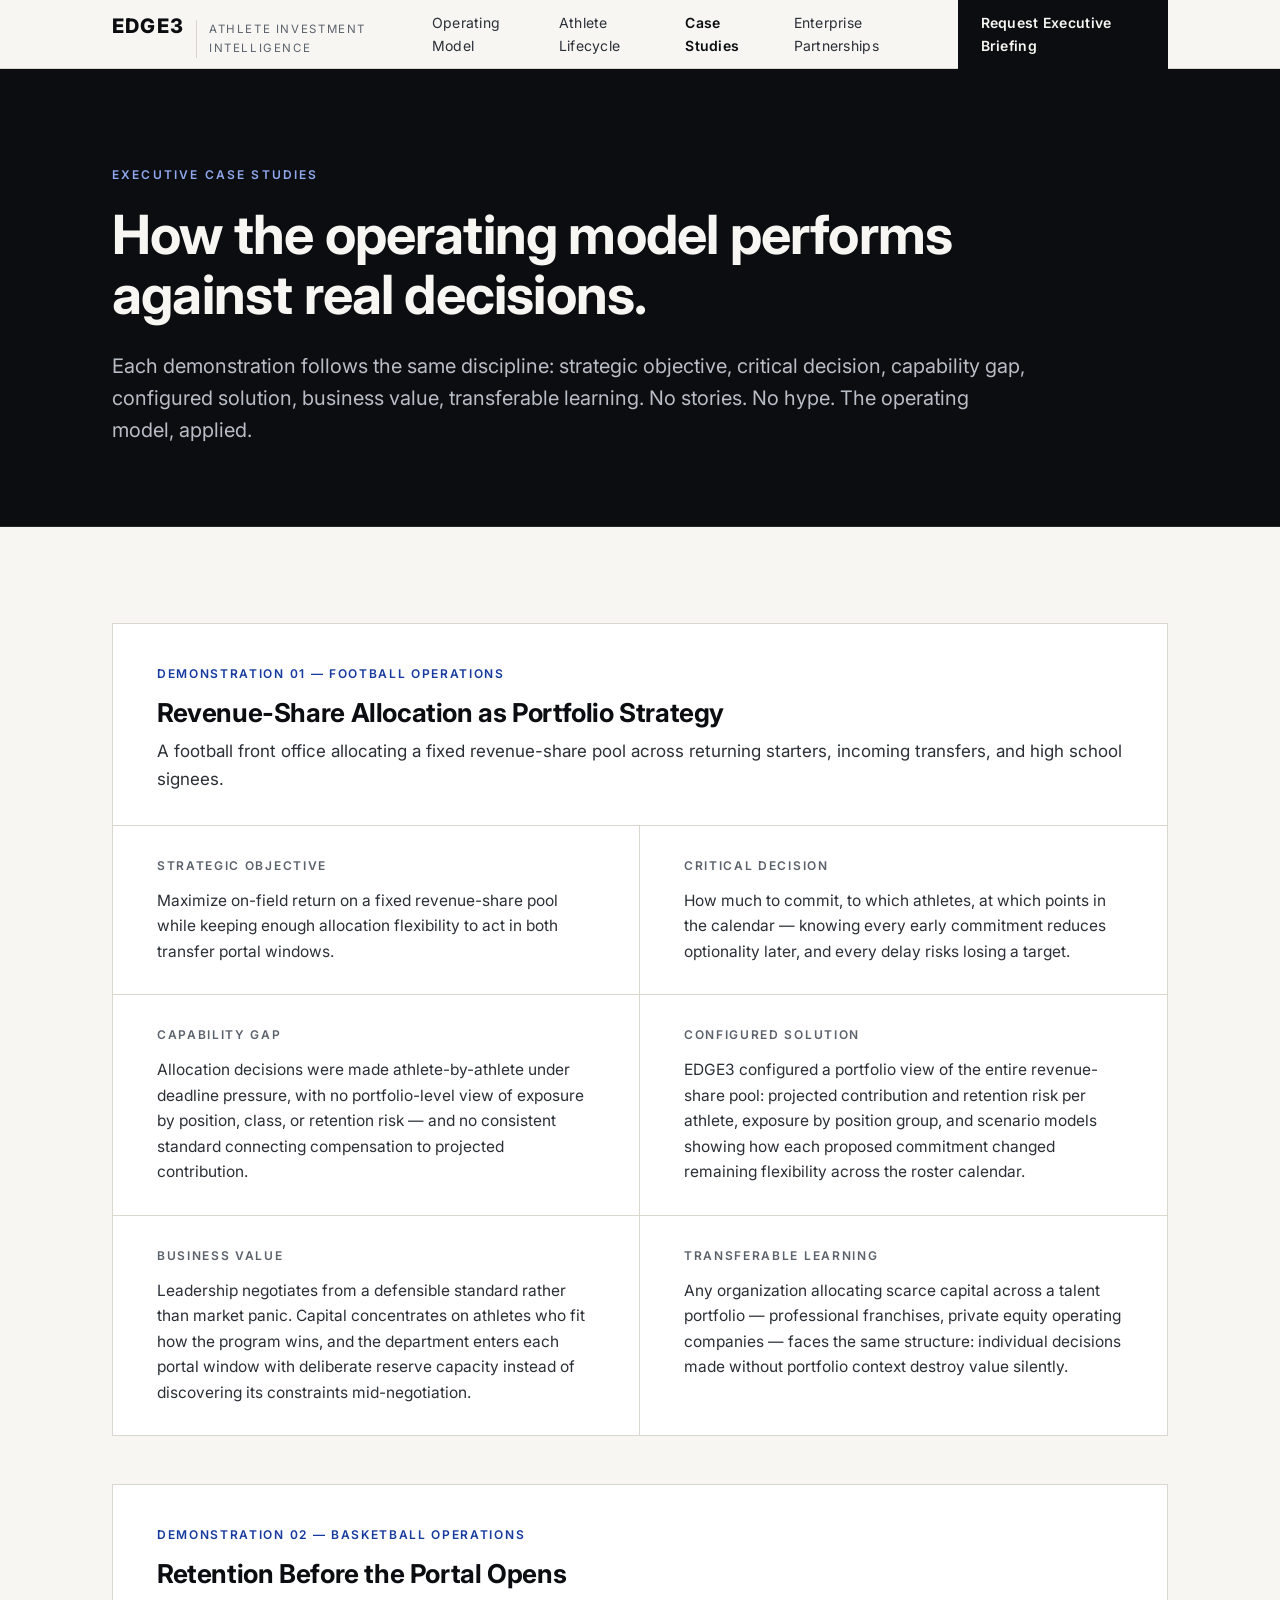
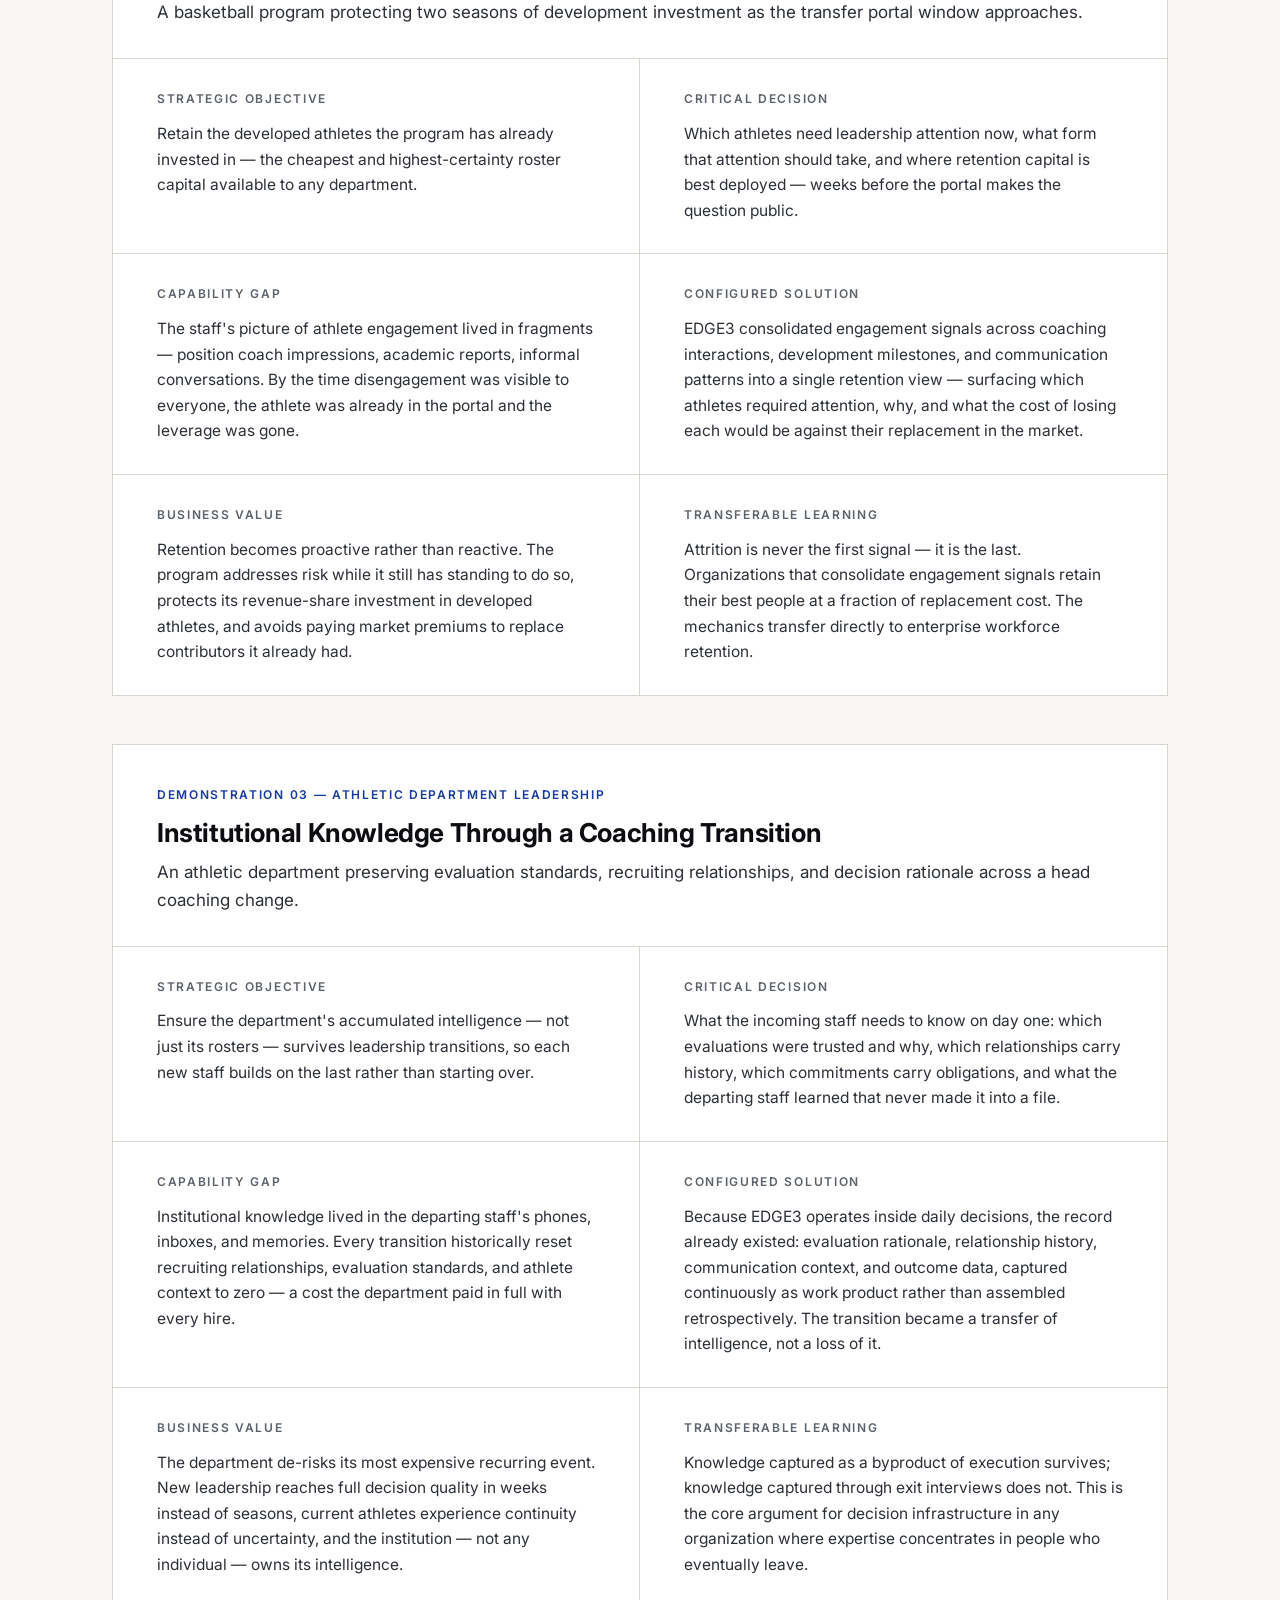
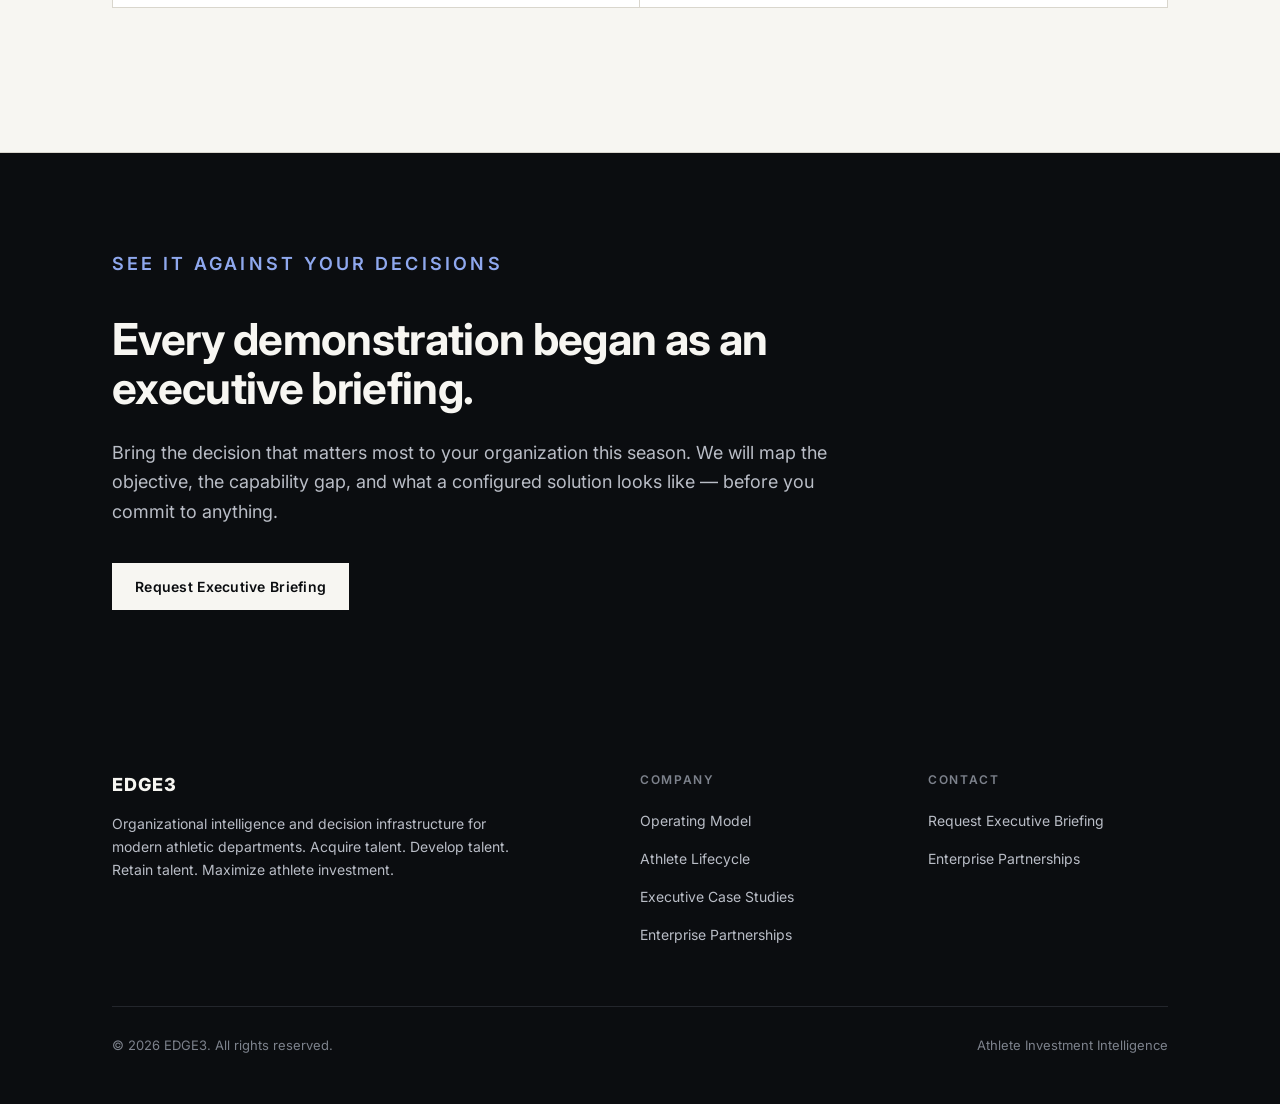
==== demonstrations.html @ 1168a8f1 "Rebuild site around organizational intelligence positioning Reposition EDGE3 from recruiting platfor" ====
<!DOCTYPE html>
<html lang="en">
<head>
<meta charset="UTF-8">
<meta name="viewport" content="width=device-width, initial-scale=1.0">
<title>Executive Case Studies — EDGE3</title>
<meta name="description" content="Demonstration case studies: how EDGE3 configures organizational intelligence around the critical decisions of modern athletic departments — revenue share, retention, and institutional knowledge.">
<link rel="preconnect" href="https://fonts.googleapis.com">
<link rel="preconnect" href="https://fonts.gstatic.com" crossorigin>
<link href="https://fonts.googleapis.com/css2?family=Inter:wght@400;500;600;700;800&display=swap" rel="stylesheet">
<link rel="stylesheet" href="styles.css">
</head>
<body>

<header>
  <div class="wrap nav">
    <a class="brand" href="index.html">
      <span class="mark">EDGE3</span>
      <span class="descriptor">Athlete Investment Intelligence</span>
    </a>
    <nav class="nav-links">
      <a href="index.html#operating-model">Operating Model</a>
      <a href="index.html#lifecycle">Athlete Lifecycle</a>
      <a class="active" href="demonstrations.html">Case Studies</a>
      <a href="enterprise.html">Enterprise Partnerships</a>
      <a class="btn" href="index.html#briefing">Request Executive Briefing</a>
    </nav>
  </div>
</header>

<section class="page-hero on-dark">
  <div class="wrap">
    <p class="kicker">Executive Case Studies</p>
    <h1>How the operating model performs against real decisions.</h1>
    <p class="lede">Each demonstration follows the same discipline: strategic objective, critical decision, capability gap, configured solution, business value, transferable learning. No stories. No hype. The operating model, applied.</p>
  </div>
</section>

<section>
  <div class="wrap">

    <!-- Case 1 -->
    <div class="case">
      <div class="case-head">
        <span class="tag">Demonstration 01 — Football Operations</span>
        <h3>Revenue-Share Allocation as Portfolio Strategy</h3>
        <p>A football front office allocating a fixed revenue-share pool across returning starters, incoming transfers, and high school signees.</p>
      </div>
      <div class="case-body">
        <div class="part">
          <h4>Strategic Objective</h4>
          <p>Maximize on-field return on a fixed revenue-share pool while keeping enough allocation flexibility to act in both transfer portal windows.</p>
        </div>
        <div class="part">
          <h4>Critical Decision</h4>
          <p>How much to commit, to which athletes, at which points in the calendar — knowing every early commitment reduces optionality later, and every delay risks losing a target.</p>
        </div>
        <div class="part">
          <h4>Capability Gap</h4>
          <p>Allocation decisions were made athlete-by-athlete under deadline pressure, with no portfolio-level view of exposure by position, class, or retention risk — and no consistent standard connecting compensation to projected contribution.</p>
        </div>
        <div class="part">
          <h4>Configured Solution</h4>
          <p>EDGE3 configured a portfolio view of the entire revenue-share pool: projected contribution and retention risk per athlete, exposure by position group, and scenario models showing how each proposed commitment changed remaining flexibility across the roster calendar.</p>
        </div>
        <div class="part">
          <h4>Business Value</h4>
          <p>Leadership negotiates from a defensible standard rather than market panic. Capital concentrates on athletes who fit how the program wins, and the department enters each portal window with deliberate reserve capacity instead of discovering its constraints mid-negotiation.</p>
        </div>
        <div class="part">
          <h4>Transferable Learning</h4>
          <p>Any organization allocating scarce capital across a talent portfolio — professional franchises, private equity operating companies — faces the same structure: individual decisions made without portfolio context destroy value silently.</p>
        </div>
      </div>
    </div>

    <!-- Case 2 -->
    <div class="case">
      <div class="case-head">
        <span class="tag">Demonstration 02 — Basketball Operations</span>
        <h3>Retention Before the Portal Opens</h3>
        <p>A basketball program protecting two seasons of development investment as the transfer portal window approaches.</p>
      </div>
      <div class="case-body">
        <div class="part">
          <h4>Strategic Objective</h4>
          <p>Retain the developed athletes the program has already invested in — the cheapest and highest-certainty roster capital available to any department.</p>
        </div>
        <div class="part">
          <h4>Critical Decision</h4>
          <p>Which athletes need leadership attention now, what form that attention should take, and where retention capital is best deployed — weeks before the portal makes the question public.</p>
        </div>
        <div class="part">
          <h4>Capability Gap</h4>
          <p>The staff's picture of athlete engagement lived in fragments — position coach impressions, academic reports, informal conversations. By the time disengagement was visible to everyone, the athlete was already in the portal and the leverage was gone.</p>
        </div>
        <div class="part">
          <h4>Configured Solution</h4>
          <p>EDGE3 consolidated engagement signals across coaching interactions, development milestones, and communication patterns into a single retention view — surfacing which athletes required attention, why, and what the cost of losing each would be against their replacement in the market.</p>
        </div>
        <div class="part">
          <h4>Business Value</h4>
          <p>Retention becomes proactive rather than reactive. The program addresses risk while it still has standing to do so, protects its revenue-share investment in developed athletes, and avoids paying market premiums to replace contributors it already had.</p>
        </div>
        <div class="part">
          <h4>Transferable Learning</h4>
          <p>Attrition is never the first signal — it is the last. Organizations that consolidate engagement signals retain their best people at a fraction of replacement cost. The mechanics transfer directly to enterprise workforce retention.</p>
        </div>
      </div>
    </div>

    <!-- Case 3 -->
    <div class="case">
      <div class="case-head">
        <span class="tag">Demonstration 03 — Athletic Department Leadership</span>
        <h3>Institutional Knowledge Through a Coaching Transition</h3>
        <p>An athletic department preserving evaluation standards, recruiting relationships, and decision rationale across a head coaching change.</p>
      </div>
      <div class="case-body">
        <div class="part">
          <h4>Strategic Objective</h4>
          <p>Ensure the department's accumulated intelligence — not just its rosters — survives leadership transitions, so each new staff builds on the last rather than starting over.</p>
        </div>
        <div class="part">
          <h4>Critical Decision</h4>
          <p>What the incoming staff needs to know on day one: which evaluations were trusted and why, which relationships carry history, which commitments carry obligations, and what the departing staff learned that never made it into a file.</p>
        </div>
        <div class="part">
          <h4>Capability Gap</h4>
          <p>Institutional knowledge lived in the departing staff's phones, inboxes, and memories. Every transition historically reset recruiting relationships, evaluation standards, and athlete context to zero — a cost the department paid in full with every hire.</p>
        </div>
        <div class="part">
          <h4>Configured Solution</h4>
          <p>Because EDGE3 operates inside daily decisions, the record already existed: evaluation rationale, relationship history, communication context, and outcome data, captured continuously as work product rather than assembled retrospectively. The transition became a transfer of intelligence, not a loss of it.</p>
        </div>
        <div class="part">
          <h4>Business Value</h4>
          <p>The department de-risks its most expensive recurring event. New leadership reaches full decision quality in weeks instead of seasons, current athletes experience continuity instead of uncertainty, and the institution — not any individual — owns its intelligence.</p>
        </div>
        <div class="part">
          <h4>Transferable Learning</h4>
          <p>Knowledge captured as a byproduct of execution survives; knowledge captured through exit interviews does not. This is the core argument for decision infrastructure in any organization where expertise concentrates in people who eventually leave.</p>
        </div>
      </div>
    </div>

  </div>
</section>

<section class="on-dark cta-band">
  <div class="wrap">
    <p class="kicker">See It Against Your Decisions</p>
    <h2>Every demonstration began as an executive briefing.</h2>
    <p>Bring the decision that matters most to your organization this season. We will map the objective, the capability gap, and what a configured solution looks like — before you commit to anything.</p>
    <a class="btn btn-light" href="mailto:briefings@edge3.net?subject=Executive%20Briefing%20Request">Request Executive Briefing</a>
  </div>
</section>

<footer>
  <div class="wrap">
    <div class="foot-grid">
      <div>
        <span class="mark">EDGE3</span>
        <p>Organizational intelligence and decision infrastructure for modern athletic departments. Acquire talent. Develop talent. Retain talent. Maximize athlete investment.</p>
      </div>
      <div>
        <h4>Company</h4>
        <ul>
          <li><a href="index.html#operating-model">Operating Model</a></li>
          <li><a href="index.html#lifecycle">Athlete Lifecycle</a></li>
          <li><a href="demonstrations.html">Executive Case Studies</a></li>
          <li><a href="enterprise.html">Enterprise Partnerships</a></li>
        </ul>
      </div>
      <div>
        <h4>Contact</h4>
        <ul>
          <li><a href="mailto:briefings@edge3.net">Request Executive Briefing</a></li>
          <li><a href="mailto:partners@edge3.net">Enterprise Partnerships</a></li>
        </ul>
      </div>
    </div>
    <div class="foot-legal">
      <span>&copy; 2026 EDGE3. All rights reserved.</span>
      <span>Athlete Investment Intelligence</span>
    </div>
  </div>
</footer>

</body>
</html>
---- styles.css ----
/* EDGE3 — Athlete Investment Intelligence
   Executive design system: monochrome ink on paper, one restrained accent. */

:root {
  --ink: #0b0d10;
  --ink-soft: #2b2f36;
  --ink-mute: #5c626c;
  --paper: #f7f6f2;
  --paper-raised: #ffffff;
  --line: #d9d6cd;
  --line-dark: #23262c;
  --accent: #1f4fd8;
  --accent-ink: #163a9e;
  --max: 1120px;
}

* { margin: 0; padding: 0; box-sizing: border-box; }

html { scroll-behavior: smooth; }

body {
  font-family: "Inter", -apple-system, BlinkMacSystemFont, "Segoe UI", Helvetica, Arial, sans-serif;
  background: var(--paper);
  color: var(--ink);
  font-size: 17px;
  line-height: 1.65;
  -webkit-font-smoothing: antialiased;
}

.wrap { max-width: var(--max); margin: 0 auto; padding: 0 32px; }

/* ---------- Header ---------- */

header {
  position: sticky; top: 0; z-index: 50;
  background: rgba(247, 246, 242, 0.92);
  backdrop-filter: blur(8px);
  border-bottom: 1px solid var(--line);
}

.nav {
  display: flex; align-items: center; justify-content: space-between;
  height: 68px;
}

.brand { display: flex; align-items: baseline; gap: 12px; text-decoration: none; color: var(--ink); }
.brand .mark { font-weight: 800; font-size: 20px; letter-spacing: 0.06em; }
.brand .descriptor {
  font-size: 11.5px; letter-spacing: 0.14em; text-transform: uppercase;
  color: var(--ink-mute); border-left: 1px solid var(--line); padding-left: 12px;
}

.nav-links { display: flex; align-items: center; gap: 28px; }
.nav-links a {
  text-decoration: none; color: var(--ink-soft);
  font-size: 14px; letter-spacing: 0.02em;
}
.nav-links a:hover { color: var(--ink); }
.nav-links a.active { color: var(--ink); font-weight: 600; }
.nav-links a.btn { color: var(--paper); }
.nav-links a.btn:hover { color: var(--ink); }

.btn {
  display: inline-block; text-decoration: none;
  background: var(--ink); color: var(--paper);
  font-size: 14px; font-weight: 600; letter-spacing: 0.02em;
  padding: 11px 22px; border: 1px solid var(--ink);
  transition: background 0.15s ease, color 0.15s ease;
}
.btn:hover { background: transparent; color: var(--ink); }

.btn-light {
  background: var(--paper); color: var(--ink); border-color: var(--paper);
}
.btn-light:hover { background: transparent; color: var(--paper); }

.btn-ghost {
  background: transparent; color: var(--ink); border: 1px solid var(--ink);
}
.btn-ghost:hover { background: var(--ink); color: var(--paper); }

/* ---------- Type ---------- */

h1, h2, h3 { font-weight: 700; letter-spacing: -0.015em; line-height: 1.12; }

.kicker {
  font-size: 12px; font-weight: 600; letter-spacing: 0.18em; text-transform: uppercase;
  color: var(--accent-ink); margin-bottom: 20px;
}
.on-dark .kicker { color: #8fa8ee; }

.section-num {
  font-variant-numeric: tabular-nums;
  color: var(--ink-mute); font-weight: 400;
}

.lede { font-size: 20px; line-height: 1.6; color: var(--ink-soft); max-width: 46em; }
.on-dark .lede { color: #b9bdc6; }

/* ---------- Sections ---------- */

section { padding: 96px 0; border-bottom: 1px solid var(--line); }
section:last-of-type { border-bottom: none; }

.on-dark {
  background: var(--ink); color: var(--paper);
  border-bottom: 1px solid var(--line-dark);
}

.section-head { max-width: 780px; margin-bottom: 56px; }
.section-head h2 { font-size: clamp(28px, 3.6vw, 40px); margin-bottom: 20px; }
.section-head p { color: var(--ink-soft); font-size: 18px; }
.on-dark .section-head p { color: #b9bdc6; }

/* ---------- Hero ---------- */

.hero { padding: 120px 0 104px; border-bottom: 1px solid var(--line-dark); }
.hero h1 {
  font-size: clamp(38px, 5.4vw, 64px);
  max-width: 15em; margin-bottom: 28px;
}
.hero .lede { font-size: 21px; max-width: 40em; margin-bottom: 40px; }
.hero-ctas { display: flex; gap: 16px; flex-wrap: wrap; align-items: center; }
.hero-note { margin-top: 56px; padding-top: 28px; border-top: 1px solid var(--line-dark); }
.hero-note p {
  font-size: 13px; letter-spacing: 0.1em; text-transform: uppercase; color: #7d828c;
}

/* ---------- Thesis ---------- */

.thesis blockquote {
  font-size: clamp(24px, 3vw, 34px); font-weight: 600; line-height: 1.35;
  letter-spacing: -0.01em; max-width: 26em;
}
.thesis blockquote em { font-style: normal; color: var(--accent-ink); }
.thesis .support { margin-top: 32px; max-width: 44em; color: var(--ink-soft); }

/* ---------- Grids & cards ---------- */

.grid { display: grid; gap: 1px; background: var(--line); border: 1px solid var(--line); }
.grid-2 { grid-template-columns: repeat(2, 1fr); }
.grid-3 { grid-template-columns: repeat(3, 1fr); }

.cell { background: var(--paper); padding: 36px 32px; }
.cell h3 { font-size: 18px; margin-bottom: 12px; }
.cell p { font-size: 15.5px; color: var(--ink-soft); }
.cell .q {
  display: block; font-size: 12px; font-weight: 600; letter-spacing: 0.14em;
  text-transform: uppercase; color: var(--ink-mute); margin-bottom: 14px;
}

.on-dark .grid { background: var(--line-dark); border-color: var(--line-dark); }
.on-dark .cell { background: var(--ink); }
.on-dark .cell p { color: #b9bdc6; }
.on-dark .cell .q { color: #7d828c; }

/* ---------- Flow (operating model / lifecycle) ---------- */

.flow { display: flex; flex-direction: column; border: 1px solid var(--line-dark); }
.flow-step {
  display: grid; grid-template-columns: 72px 280px 1fr; gap: 24px;
  padding: 26px 32px; border-bottom: 1px solid var(--line-dark);
  align-items: baseline;
}
.flow-step:last-child { border-bottom: none; }
.flow-step .idx { font-variant-numeric: tabular-nums; color: #7d828c; font-size: 14px; }
.flow-step .name { font-weight: 700; font-size: 18px; letter-spacing: -0.01em; }
.flow-step .desc { color: #b9bdc6; font-size: 15.5px; }

.lifecycle {
  display: grid; grid-template-columns: repeat(4, 1fr); gap: 1px;
  background: var(--line); border: 1px solid var(--line);
}
.lifecycle .stage { background: var(--paper); padding: 28px 24px; }
.lifecycle .stage .idx { font-size: 12px; color: var(--ink-mute); display: block; margin-bottom: 10px; font-variant-numeric: tabular-nums; }
.lifecycle .stage .name { font-weight: 700; font-size: 17px; display: block; margin-bottom: 8px; }
.lifecycle .stage p { font-size: 14px; color: var(--ink-soft); }

/* ---------- Value table ---------- */

.value-table { width: 100%; border-collapse: collapse; border: 1px solid var(--line); }
.value-table th {
  text-align: left; font-size: 12px; font-weight: 600; letter-spacing: 0.14em;
  text-transform: uppercase; color: var(--ink-mute);
  padding: 16px 28px; border-bottom: 1px solid var(--line); background: var(--paper-raised);
}
.value-table td {
  padding: 22px 28px; border-bottom: 1px solid var(--line);
  vertical-align: top; font-size: 16px;
}
.value-table tr:last-child td { border-bottom: none; }
.value-table td:first-child { font-weight: 700; width: 34%; }
.value-table td:last-child { color: var(--ink-soft); }

/* ---------- Chief of Staff list ---------- */

.cos-layout { display: grid; grid-template-columns: 1fr 1fr; gap: 72px; align-items: start; }
.cos-list { list-style: none; border-top: 1px solid var(--line-dark); }
.cos-list li {
  display: grid; grid-template-columns: 40px 1fr; gap: 16px;
  padding: 20px 0; border-bottom: 1px solid var(--line-dark);
  align-items: baseline;
}
.cos-list .idx { color: #7d828c; font-size: 14px; font-variant-numeric: tabular-nums; }
.cos-list .body strong { display: block; font-size: 17px; margin-bottom: 4px; }
.cos-list .body span { color: #b9bdc6; font-size: 15px; }

/* ---------- Case studies ---------- */

.case { border: 1px solid var(--line); background: var(--paper-raised); margin-bottom: 48px; }
.case-head { padding: 40px 44px 32px; border-bottom: 1px solid var(--line); }
.case-head .tag {
  font-size: 12px; font-weight: 600; letter-spacing: 0.14em; text-transform: uppercase;
  color: var(--accent-ink); display: block; margin-bottom: 14px;
}
.case-head h3 { font-size: 26px; margin-bottom: 10px; }
.case-head p { color: var(--ink-soft); }
.case-body { display: grid; grid-template-columns: 1fr 1fr; }
.case-body .part { padding: 30px 44px; border-bottom: 1px solid var(--line); }
.case-body .part:nth-child(odd) { border-right: 1px solid var(--line); }
.case-body .part:nth-last-child(-n+2) { border-bottom: none; }
.case-body .part h4 {
  font-size: 12px; font-weight: 600; letter-spacing: 0.14em; text-transform: uppercase;
  color: var(--ink-mute); margin-bottom: 12px;
}
.case-body .part p { font-size: 15.5px; color: var(--ink-soft); }

/* ---------- Partner strip ---------- */

.partner-strip {
  display: flex; flex-wrap: wrap; gap: 12px 40px; align-items: center;
  padding: 28px 0; border-top: 1px solid var(--line); border-bottom: 1px solid var(--line);
}
.partner-strip span {
  font-size: 15px; font-weight: 600; letter-spacing: 0.12em; text-transform: uppercase;
  color: var(--ink-mute);
}
.partner-strip .label {
  font-size: 11.5px; letter-spacing: 0.16em; color: var(--accent-ink); font-weight: 600;
}

/* ---------- CTA band ---------- */

.cta-band { text-align: left; }
.cta-band h2 { font-size: clamp(30px, 4vw, 44px); max-width: 18em; margin-bottom: 24px; }
.cta-band p { max-width: 42em; margin-bottom: 36px; color: #b9bdc6; font-size: 18px; }

/* ---------- Footer ---------- */

footer { background: var(--ink); color: #b9bdc6; padding: 64px 0 48px; }
.foot-grid { display: grid; grid-template-columns: 2fr 1fr 1fr; gap: 48px; margin-bottom: 48px; }
.foot-grid .mark { color: var(--paper); font-weight: 800; letter-spacing: 0.06em; font-size: 18px; display: block; margin-bottom: 12px; }
.foot-grid p { font-size: 14px; max-width: 30em; }
.foot-grid h4 {
  font-size: 12px; letter-spacing: 0.14em; text-transform: uppercase;
  color: #7d828c; margin-bottom: 16px; font-weight: 600;
}
.foot-grid ul { list-style: none; }
.foot-grid li { margin-bottom: 10px; }
.foot-grid a { color: #b9bdc6; text-decoration: none; font-size: 14px; }
.foot-grid a:hover { color: var(--paper); }
.foot-legal {
  border-top: 1px solid var(--line-dark); padding-top: 28px;
  font-size: 13px; color: #7d828c;
  display: flex; justify-content: space-between; flex-wrap: wrap; gap: 12px;
}

/* ---------- Page hero (interior pages) ---------- */

.page-hero { padding: 96px 0 80px; }
.page-hero h1 { font-size: clamp(34px, 4.6vw, 54px); max-width: 16em; margin-bottom: 24px; }
.page-hero .lede { margin-bottom: 0; }

/* ---------- Prose ---------- */

.prose { max-width: 760px; }
.prose h3 { font-size: 24px; margin: 48px 0 16px; }
.prose p { margin-bottom: 20px; color: var(--ink-soft); }
.prose ul { margin: 0 0 20px 22px; color: var(--ink-soft); }
.prose li { margin-bottom: 8px; }

/* ---------- Responsive ---------- */

@media (max-width: 900px) {
  .grid-3 { grid-template-columns: 1fr; }
  .grid-2 { grid-template-columns: 1fr; }
  .lifecycle { grid-template-columns: repeat(2, 1fr); }
  .cos-layout { grid-template-columns: 1fr; gap: 48px; }
  .case-body { grid-template-columns: 1fr; }
  .case-body .part:nth-child(odd) { border-right: none; }
  .case-body .part:nth-last-child(-n+2) { border-bottom: 1px solid var(--line); }
  .case-body .part:last-child { border-bottom: none; }
  .flow-step { grid-template-columns: 48px 1fr; }
  .flow-step .desc { grid-column: 2; }
  .foot-grid { grid-template-columns: 1fr; gap: 32px; }
  .nav-links a:not(.btn) { display: none; }
  section { padding: 72px 0; }
  .hero { padding: 88px 0 72px; }
}

@media (max-width: 560px) {
  .lifecycle { grid-template-columns: 1fr; }
  body { font-size: 16px; }
  .wrap { padding: 0 22px; }
  .case-head, .case-body .part { padding-left: 26px; padding-right: 26px; }
  .brand .descriptor { display: none; }
}
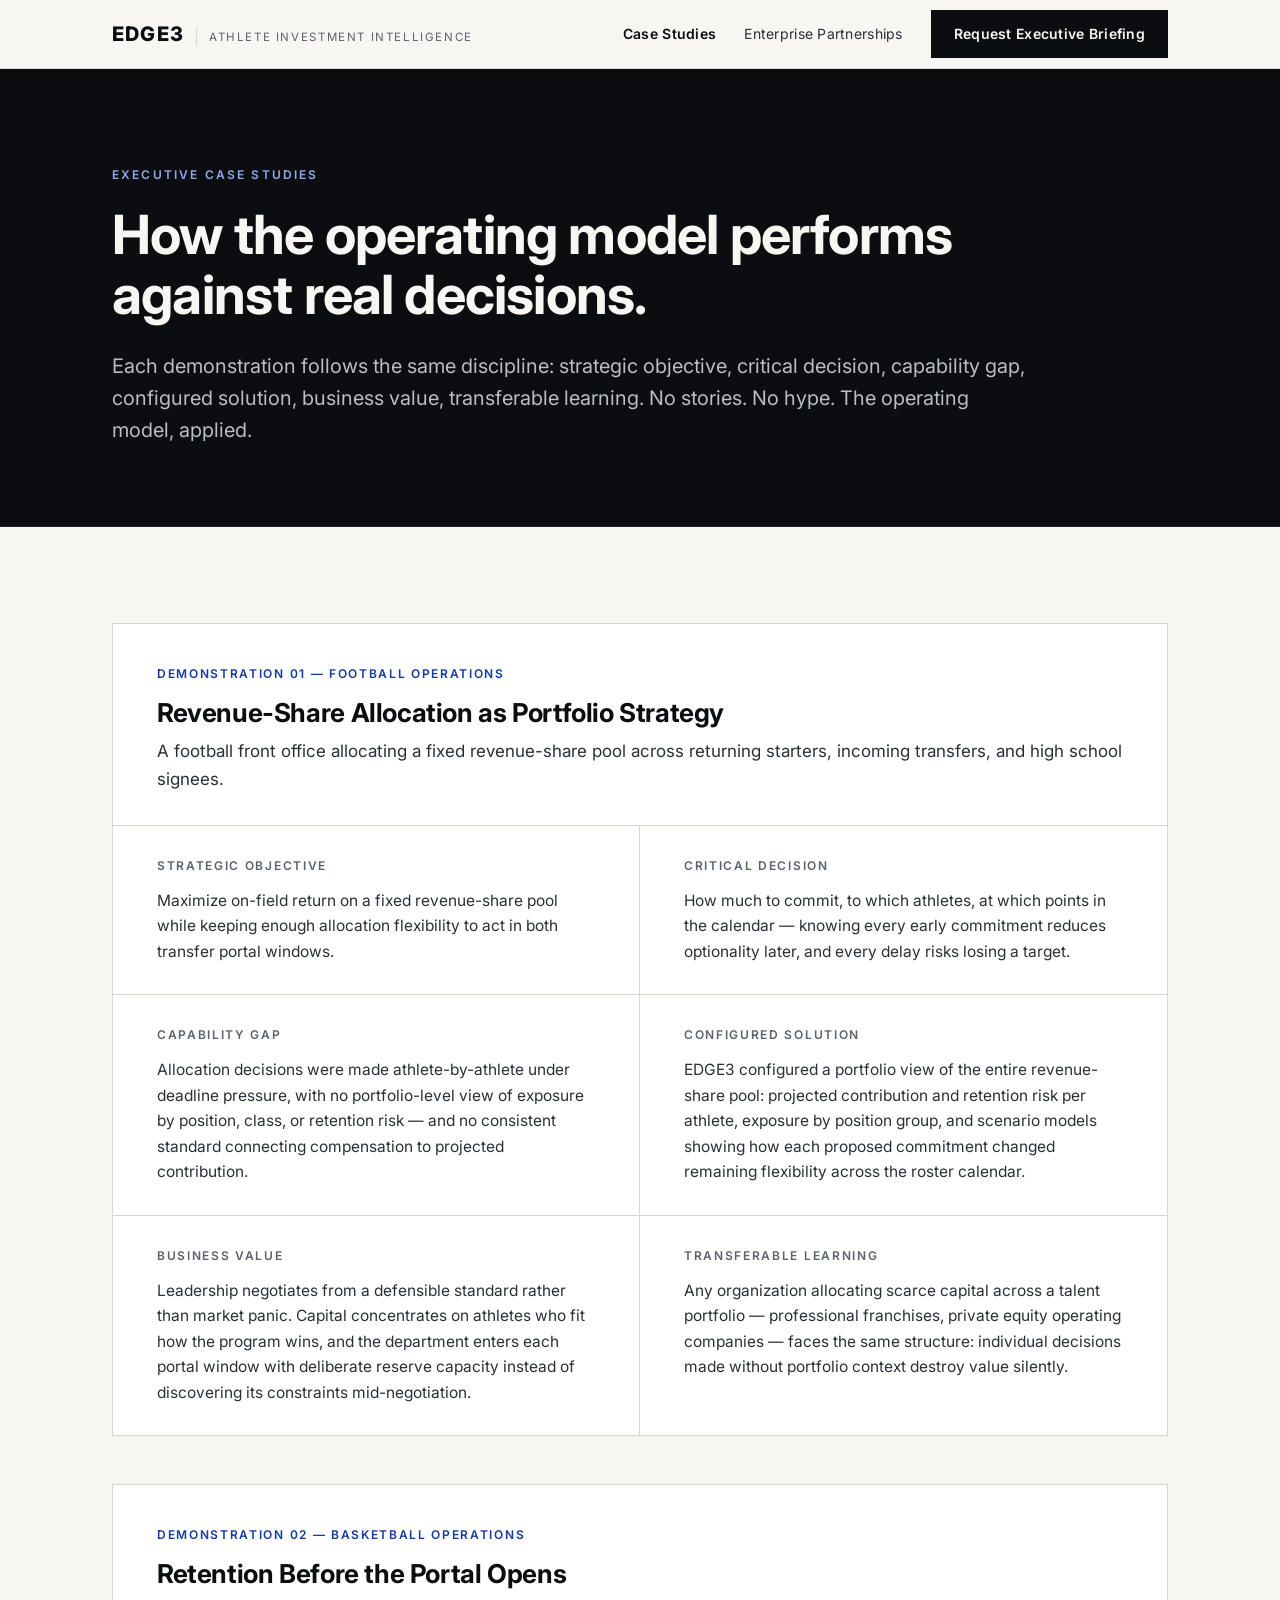
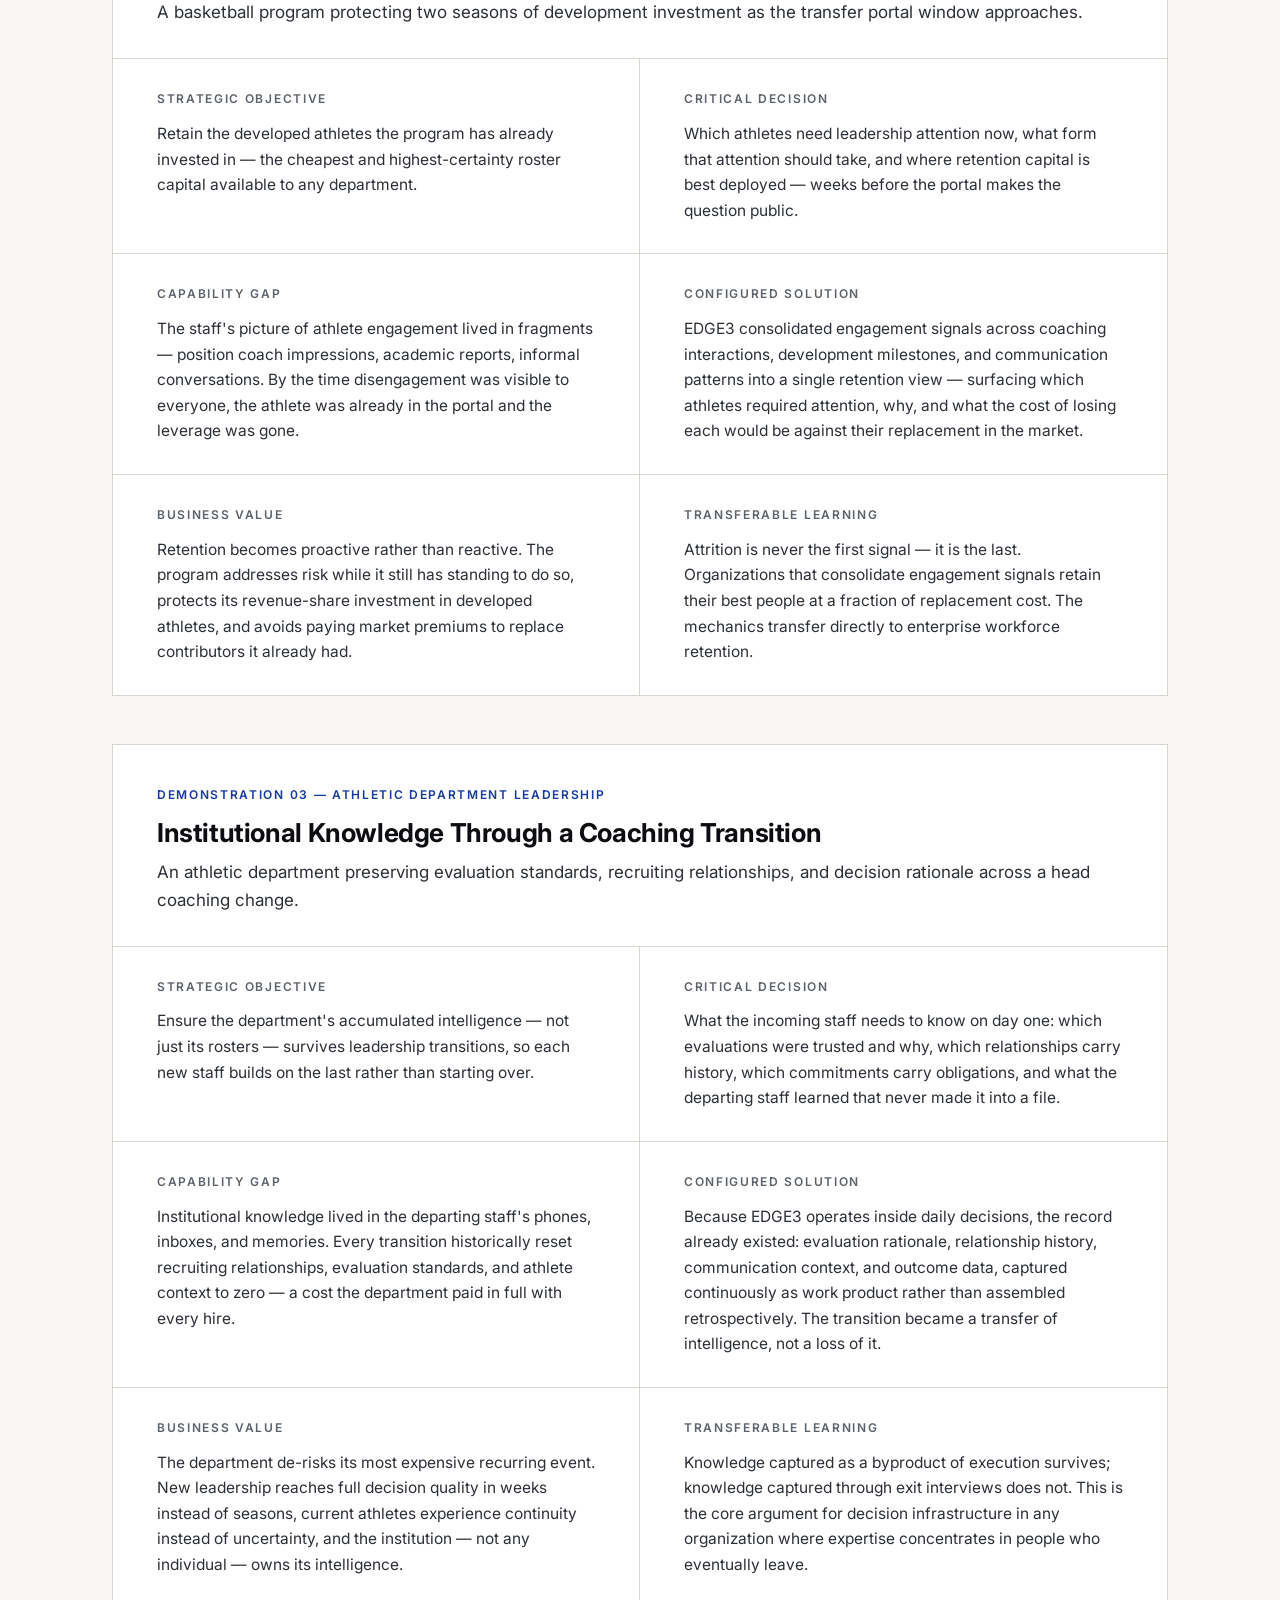
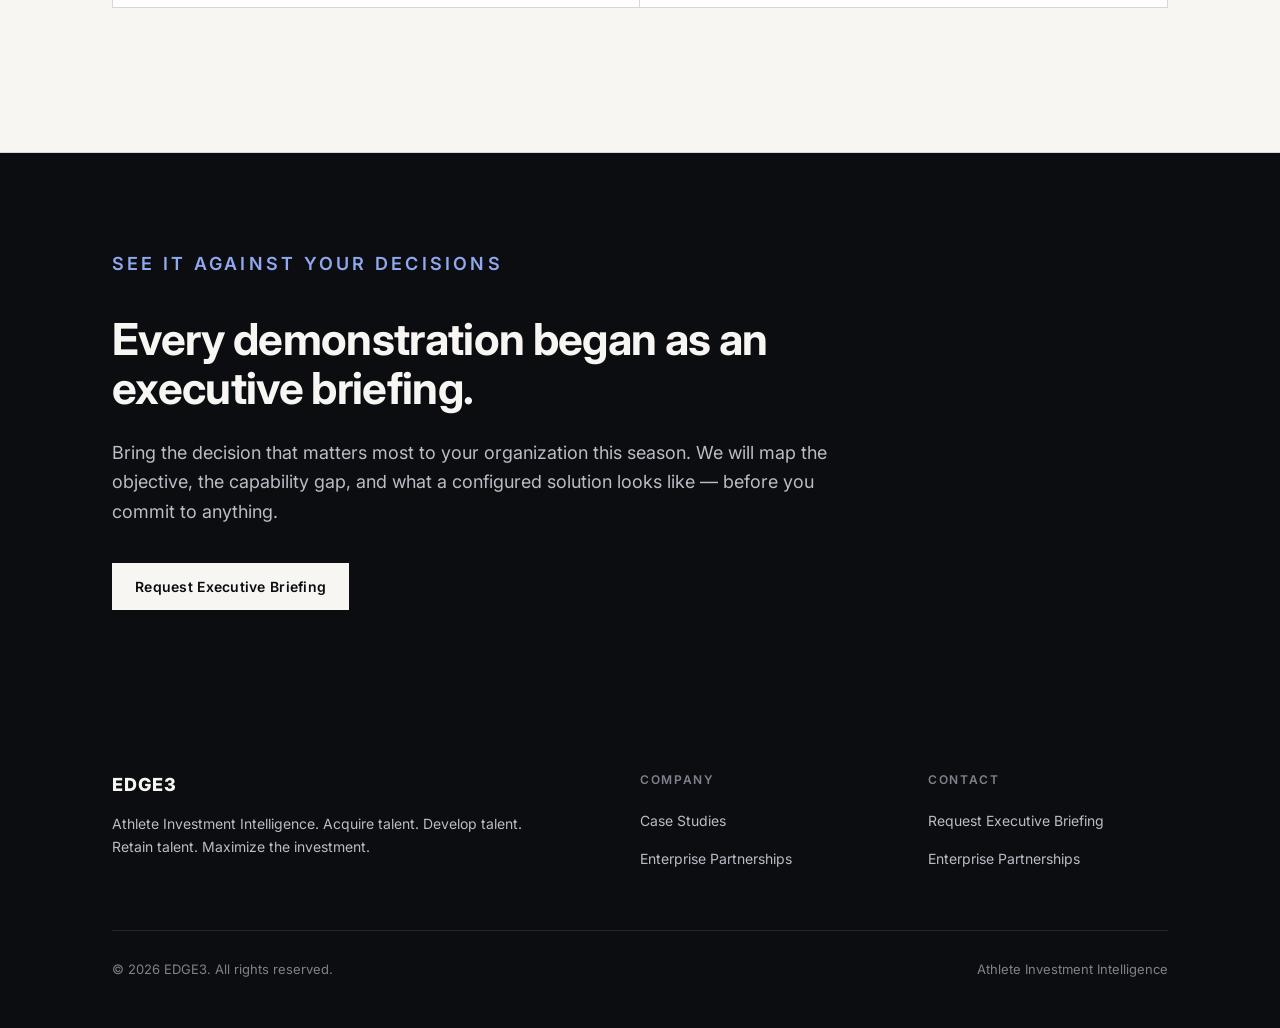
==== commit 9167d1c3: "Cut homepage to category-first messaging, remove infrastructure framing - Hero now claims the catego" ====
--- a/demonstrations.html
+++ b/demonstrations.html
@@ -19,8 +19,6 @@
       <span class="descriptor">Athlete Investment Intelligence</span>
     </a>
     <nav class="nav-links">
-      <a href="index.html#operating-model">Operating Model</a>
-      <a href="index.html#lifecycle">Athlete Lifecycle</a>
       <a class="active" href="demonstrations.html">Case Studies</a>
       <a href="enterprise.html">Enterprise Partnerships</a>
       <a class="btn" href="index.html#briefing">Request Executive Briefing</a>
@@ -161,14 +159,12 @@
     <div class="foot-grid">
       <div>
         <span class="mark">EDGE3</span>
-        <p>Organizational intelligence and decision infrastructure for modern athletic departments. Acquire talent. Develop talent. Retain talent. Maximize athlete investment.</p>
+        <p>Athlete Investment Intelligence. Acquire talent. Develop talent. Retain talent. Maximize the investment.</p>
       </div>
       <div>
         <h4>Company</h4>
         <ul>
-          <li><a href="index.html#operating-model">Operating Model</a></li>
-          <li><a href="index.html#lifecycle">Athlete Lifecycle</a></li>
-          <li><a href="demonstrations.html">Executive Case Studies</a></li>
+          <li><a href="demonstrations.html">Case Studies</a></li>
           <li><a href="enterprise.html">Enterprise Partnerships</a></li>
         </ul>
       </div>
--- a/styles.css
+++ b/styles.css
@@ -175,6 +175,35 @@
 .lifecycle .stage .idx { font-size: 12px; color: var(--ink-mute); display: block; margin-bottom: 10px; font-variant-numeric: tabular-nums; }
 .lifecycle .stage .name { font-weight: 700; font-size: 17px; display: block; margin-bottom: 8px; }
 .lifecycle .stage p { font-size: 14px; color: var(--ink-soft); }
+
+/* ---------- Differentiators ---------- */
+
+.diff-list { border-top: 1px solid var(--line); }
+.diff {
+  display: grid; grid-template-columns: 1fr 1fr; gap: 40px;
+  padding: 36px 0; border-bottom: 1px solid var(--line);
+  align-items: baseline;
+}
+.diff h3 { font-size: clamp(24px, 3vw, 34px); letter-spacing: -0.015em; }
+.diff p { color: var(--ink-soft); font-size: 17px; }
+
+/* ---------- Lifecycle chain ---------- */
+
+.chain { display: flex; flex-wrap: wrap; border: 1px solid var(--line); }
+.chain span {
+  flex: 1 1 auto; text-align: center;
+  padding: 22px 18px; border-right: 1px solid var(--line);
+  font-weight: 700; font-size: 16px; letter-spacing: -0.01em;
+  background: var(--paper-raised); white-space: nowrap;
+}
+.chain span:last-child { border-right: none; }
+
+/* ---------- Enterprise line ---------- */
+
+.enterprise-line {
+  display: flex; justify-content: space-between; align-items: center;
+  gap: 32px; flex-wrap: wrap;
+}
 
 /* ---------- Value table ---------- */
 
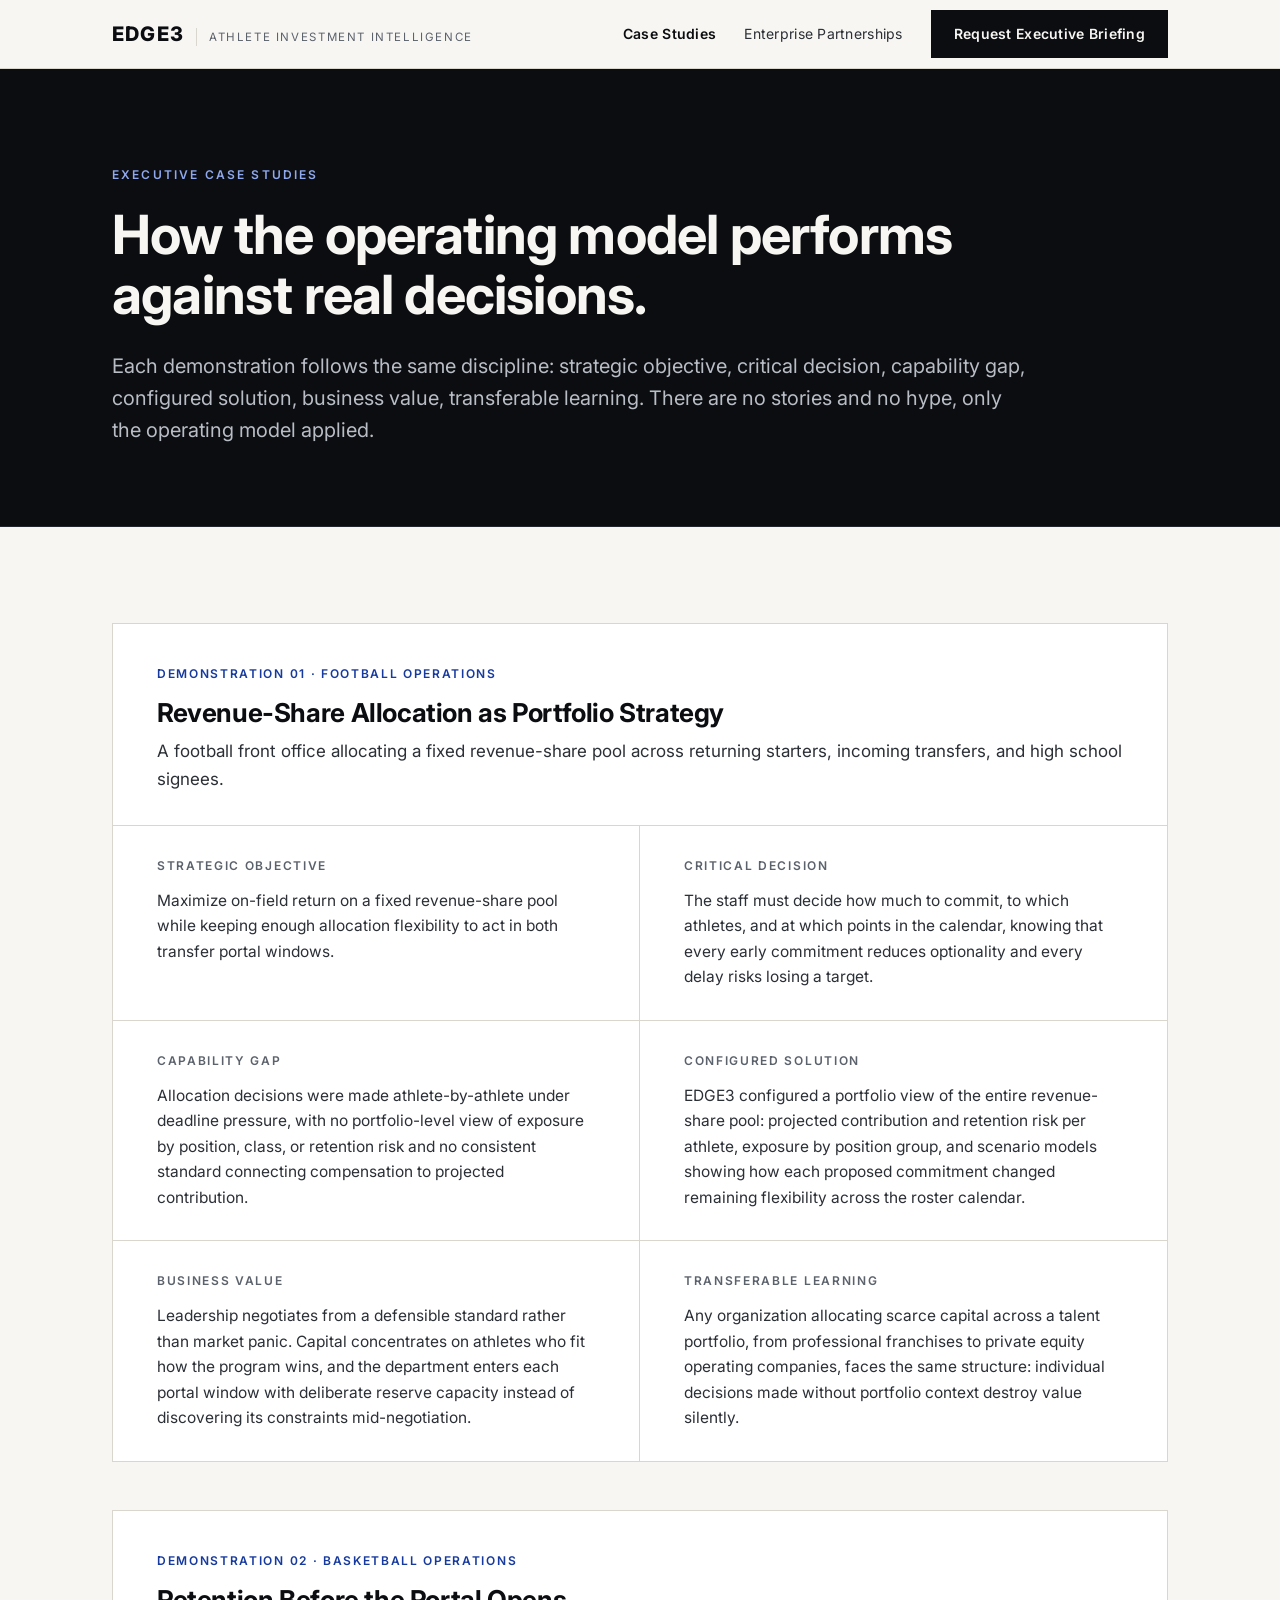
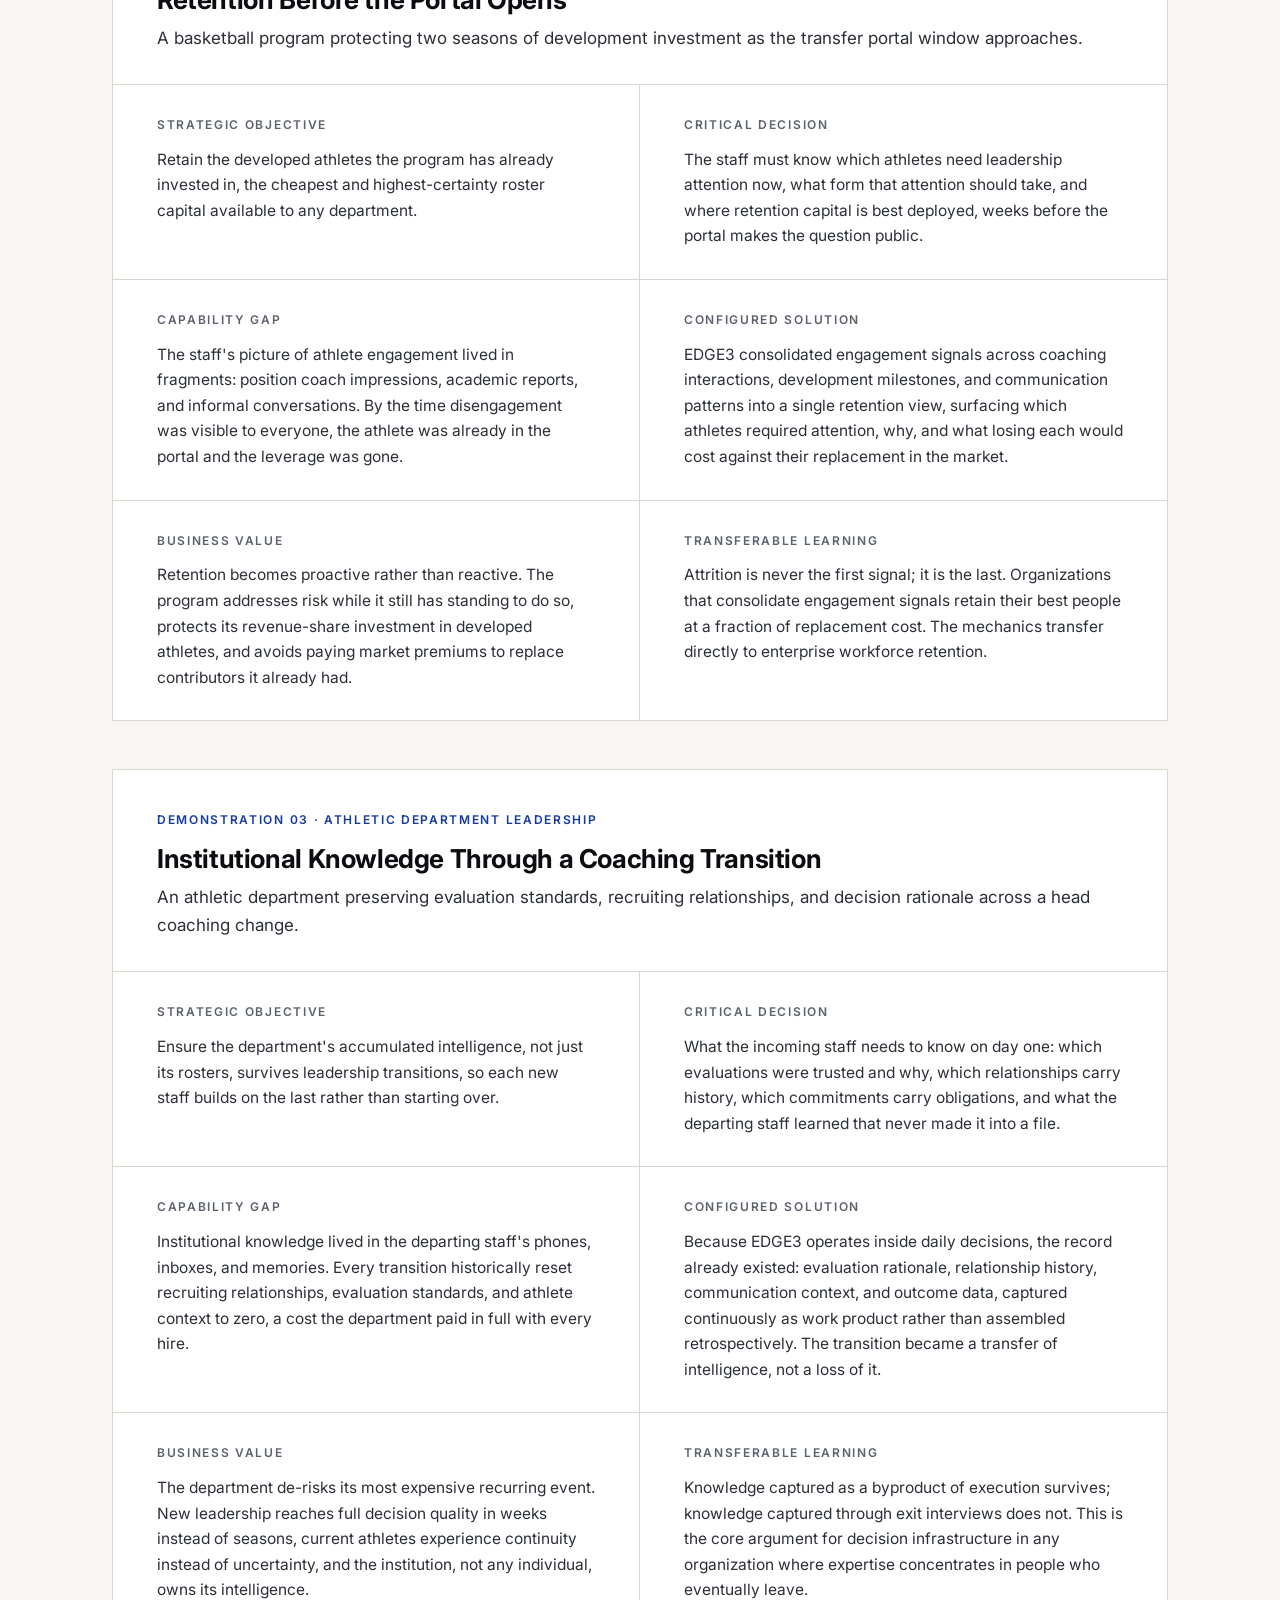
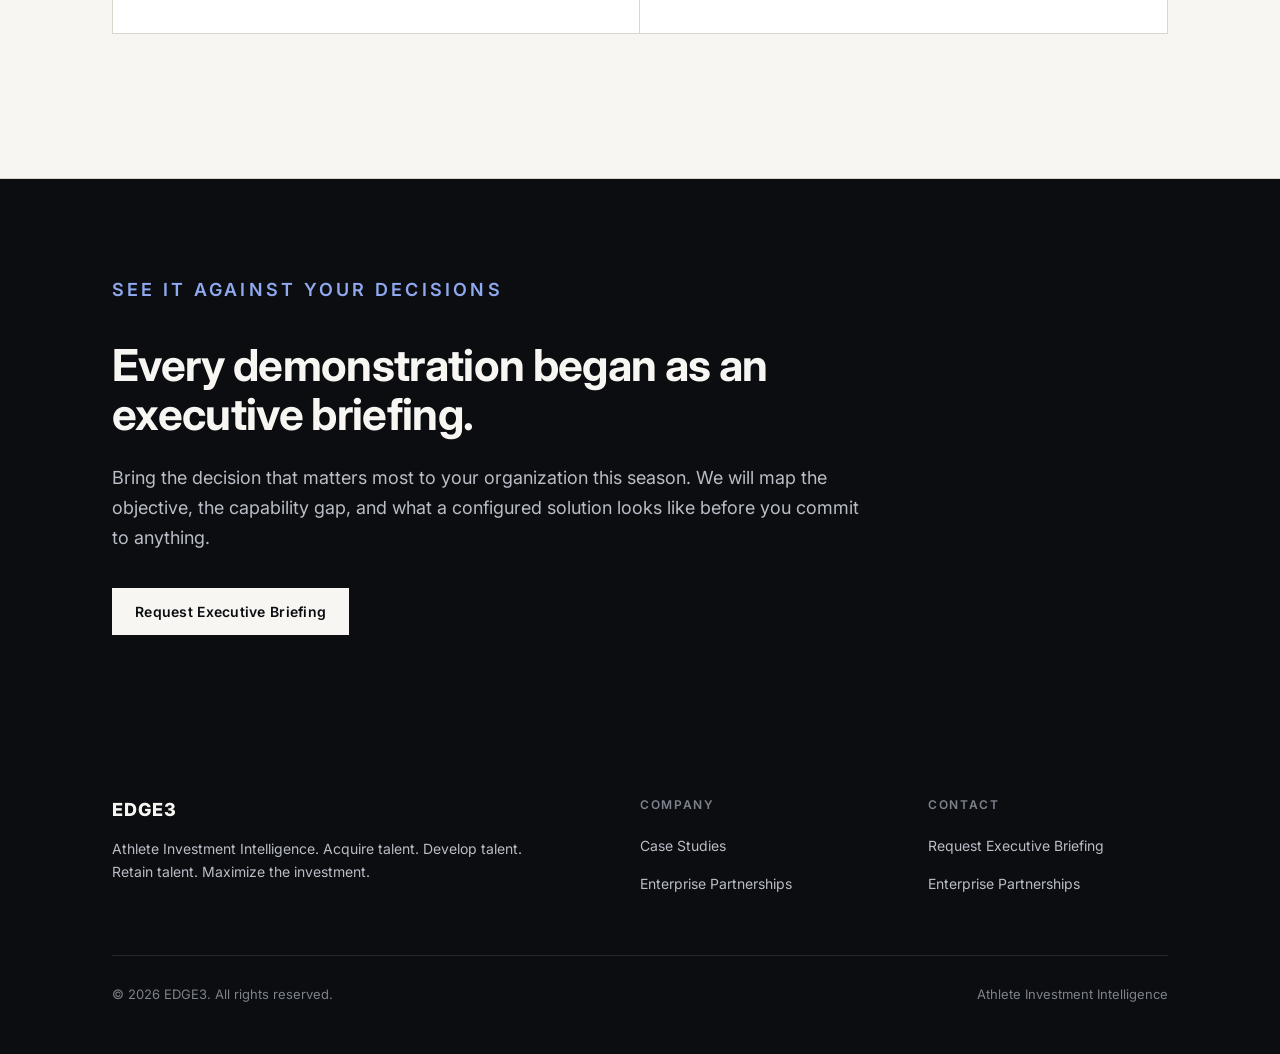
==== commit ea407536: "QC copy across all pages: remove em-dash constructions, fix fragments Rewrite prose so every sentenc" ====
--- a/demonstrations.html
+++ b/demonstrations.html
@@ -3,8 +3,8 @@
 <head>
 <meta charset="UTF-8">
 <meta name="viewport" content="width=device-width, initial-scale=1.0">
-<title>Executive Case Studies — EDGE3</title>
-<meta name="description" content="Demonstration case studies: how EDGE3 configures organizational intelligence around the critical decisions of modern athletic departments — revenue share, retention, and institutional knowledge.">
+<title>Executive Case Studies | EDGE3</title>
+<meta name="description" content="Demonstration case studies: how EDGE3 configures organizational intelligence around the critical decisions of modern athletic departments: revenue share, retention, and institutional knowledge.">
 <link rel="preconnect" href="https://fonts.googleapis.com">
 <link rel="preconnect" href="https://fonts.gstatic.com" crossorigin>
 <link href="https://fonts.googleapis.com/css2?family=Inter:wght@400;500;600;700;800&display=swap" rel="stylesheet">
@@ -30,7 +30,7 @@
   <div class="wrap">
     <p class="kicker">Executive Case Studies</p>
     <h1>How the operating model performs against real decisions.</h1>
-    <p class="lede">Each demonstration follows the same discipline: strategic objective, critical decision, capability gap, configured solution, business value, transferable learning. No stories. No hype. The operating model, applied.</p>
+    <p class="lede">Each demonstration follows the same discipline: strategic objective, critical decision, capability gap, configured solution, business value, transferable learning. There are no stories and no hype, only the operating model applied.</p>
   </div>
 </section>
 
@@ -40,7 +40,7 @@
     <!-- Case 1 -->
     <div class="case">
       <div class="case-head">
-        <span class="tag">Demonstration 01 — Football Operations</span>
+        <span class="tag">Demonstration 01 · Football Operations</span>
         <h3>Revenue-Share Allocation as Portfolio Strategy</h3>
         <p>A football front office allocating a fixed revenue-share pool across returning starters, incoming transfers, and high school signees.</p>
       </div>
@@ -51,11 +51,11 @@
         </div>
         <div class="part">
           <h4>Critical Decision</h4>
-          <p>How much to commit, to which athletes, at which points in the calendar — knowing every early commitment reduces optionality later, and every delay risks losing a target.</p>
+          <p>The staff must decide how much to commit, to which athletes, and at which points in the calendar, knowing that every early commitment reduces optionality and every delay risks losing a target.</p>
         </div>
         <div class="part">
           <h4>Capability Gap</h4>
-          <p>Allocation decisions were made athlete-by-athlete under deadline pressure, with no portfolio-level view of exposure by position, class, or retention risk — and no consistent standard connecting compensation to projected contribution.</p>
+          <p>Allocation decisions were made athlete-by-athlete under deadline pressure, with no portfolio-level view of exposure by position, class, or retention risk and no consistent standard connecting compensation to projected contribution.</p>
         </div>
         <div class="part">
           <h4>Configured Solution</h4>
@@ -67,7 +67,7 @@
         </div>
         <div class="part">
           <h4>Transferable Learning</h4>
-          <p>Any organization allocating scarce capital across a talent portfolio — professional franchises, private equity operating companies — faces the same structure: individual decisions made without portfolio context destroy value silently.</p>
+          <p>Any organization allocating scarce capital across a talent portfolio, from professional franchises to private equity operating companies, faces the same structure: individual decisions made without portfolio context destroy value silently.</p>
         </div>
       </div>
     </div>
@@ -75,26 +75,26 @@
     <!-- Case 2 -->
     <div class="case">
       <div class="case-head">
-        <span class="tag">Demonstration 02 — Basketball Operations</span>
+        <span class="tag">Demonstration 02 · Basketball Operations</span>
         <h3>Retention Before the Portal Opens</h3>
         <p>A basketball program protecting two seasons of development investment as the transfer portal window approaches.</p>
       </div>
       <div class="case-body">
         <div class="part">
           <h4>Strategic Objective</h4>
-          <p>Retain the developed athletes the program has already invested in — the cheapest and highest-certainty roster capital available to any department.</p>
+          <p>Retain the developed athletes the program has already invested in, the cheapest and highest-certainty roster capital available to any department.</p>
         </div>
         <div class="part">
           <h4>Critical Decision</h4>
-          <p>Which athletes need leadership attention now, what form that attention should take, and where retention capital is best deployed — weeks before the portal makes the question public.</p>
+          <p>The staff must know which athletes need leadership attention now, what form that attention should take, and where retention capital is best deployed, weeks before the portal makes the question public.</p>
         </div>
         <div class="part">
           <h4>Capability Gap</h4>
-          <p>The staff's picture of athlete engagement lived in fragments — position coach impressions, academic reports, informal conversations. By the time disengagement was visible to everyone, the athlete was already in the portal and the leverage was gone.</p>
+          <p>The staff's picture of athlete engagement lived in fragments: position coach impressions, academic reports, and informal conversations. By the time disengagement was visible to everyone, the athlete was already in the portal and the leverage was gone.</p>
         </div>
         <div class="part">
           <h4>Configured Solution</h4>
-          <p>EDGE3 consolidated engagement signals across coaching interactions, development milestones, and communication patterns into a single retention view — surfacing which athletes required attention, why, and what the cost of losing each would be against their replacement in the market.</p>
+          <p>EDGE3 consolidated engagement signals across coaching interactions, development milestones, and communication patterns into a single retention view, surfacing which athletes required attention, why, and what losing each would cost against their replacement in the market.</p>
         </div>
         <div class="part">
           <h4>Business Value</h4>
@@ -102,7 +102,7 @@
         </div>
         <div class="part">
           <h4>Transferable Learning</h4>
-          <p>Attrition is never the first signal — it is the last. Organizations that consolidate engagement signals retain their best people at a fraction of replacement cost. The mechanics transfer directly to enterprise workforce retention.</p>
+          <p>Attrition is never the first signal; it is the last. Organizations that consolidate engagement signals retain their best people at a fraction of replacement cost. The mechanics transfer directly to enterprise workforce retention.</p>
         </div>
       </div>
     </div>
@@ -110,14 +110,14 @@
     <!-- Case 3 -->
     <div class="case">
       <div class="case-head">
-        <span class="tag">Demonstration 03 — Athletic Department Leadership</span>
+        <span class="tag">Demonstration 03 · Athletic Department Leadership</span>
         <h3>Institutional Knowledge Through a Coaching Transition</h3>
         <p>An athletic department preserving evaluation standards, recruiting relationships, and decision rationale across a head coaching change.</p>
       </div>
       <div class="case-body">
         <div class="part">
           <h4>Strategic Objective</h4>
-          <p>Ensure the department's accumulated intelligence — not just its rosters — survives leadership transitions, so each new staff builds on the last rather than starting over.</p>
+          <p>Ensure the department's accumulated intelligence, not just its rosters, survives leadership transitions, so each new staff builds on the last rather than starting over.</p>
         </div>
         <div class="part">
           <h4>Critical Decision</h4>
@@ -125,7 +125,7 @@
         </div>
         <div class="part">
           <h4>Capability Gap</h4>
-          <p>Institutional knowledge lived in the departing staff's phones, inboxes, and memories. Every transition historically reset recruiting relationships, evaluation standards, and athlete context to zero — a cost the department paid in full with every hire.</p>
+          <p>Institutional knowledge lived in the departing staff's phones, inboxes, and memories. Every transition historically reset recruiting relationships, evaluation standards, and athlete context to zero, a cost the department paid in full with every hire.</p>
         </div>
         <div class="part">
           <h4>Configured Solution</h4>
@@ -133,7 +133,7 @@
         </div>
         <div class="part">
           <h4>Business Value</h4>
-          <p>The department de-risks its most expensive recurring event. New leadership reaches full decision quality in weeks instead of seasons, current athletes experience continuity instead of uncertainty, and the institution — not any individual — owns its intelligence.</p>
+          <p>The department de-risks its most expensive recurring event. New leadership reaches full decision quality in weeks instead of seasons, current athletes experience continuity instead of uncertainty, and the institution, not any individual, owns its intelligence.</p>
         </div>
         <div class="part">
           <h4>Transferable Learning</h4>
@@ -149,7 +149,7 @@
   <div class="wrap">
     <p class="kicker">See It Against Your Decisions</p>
     <h2>Every demonstration began as an executive briefing.</h2>
-    <p>Bring the decision that matters most to your organization this season. We will map the objective, the capability gap, and what a configured solution looks like — before you commit to anything.</p>
+    <p>Bring the decision that matters most to your organization this season. We will map the objective, the capability gap, and what a configured solution looks like before you commit to anything.</p>
     <a class="btn btn-light" href="mailto:briefings@edge3.net?subject=Executive%20Briefing%20Request">Request Executive Briefing</a>
   </div>
 </section>
